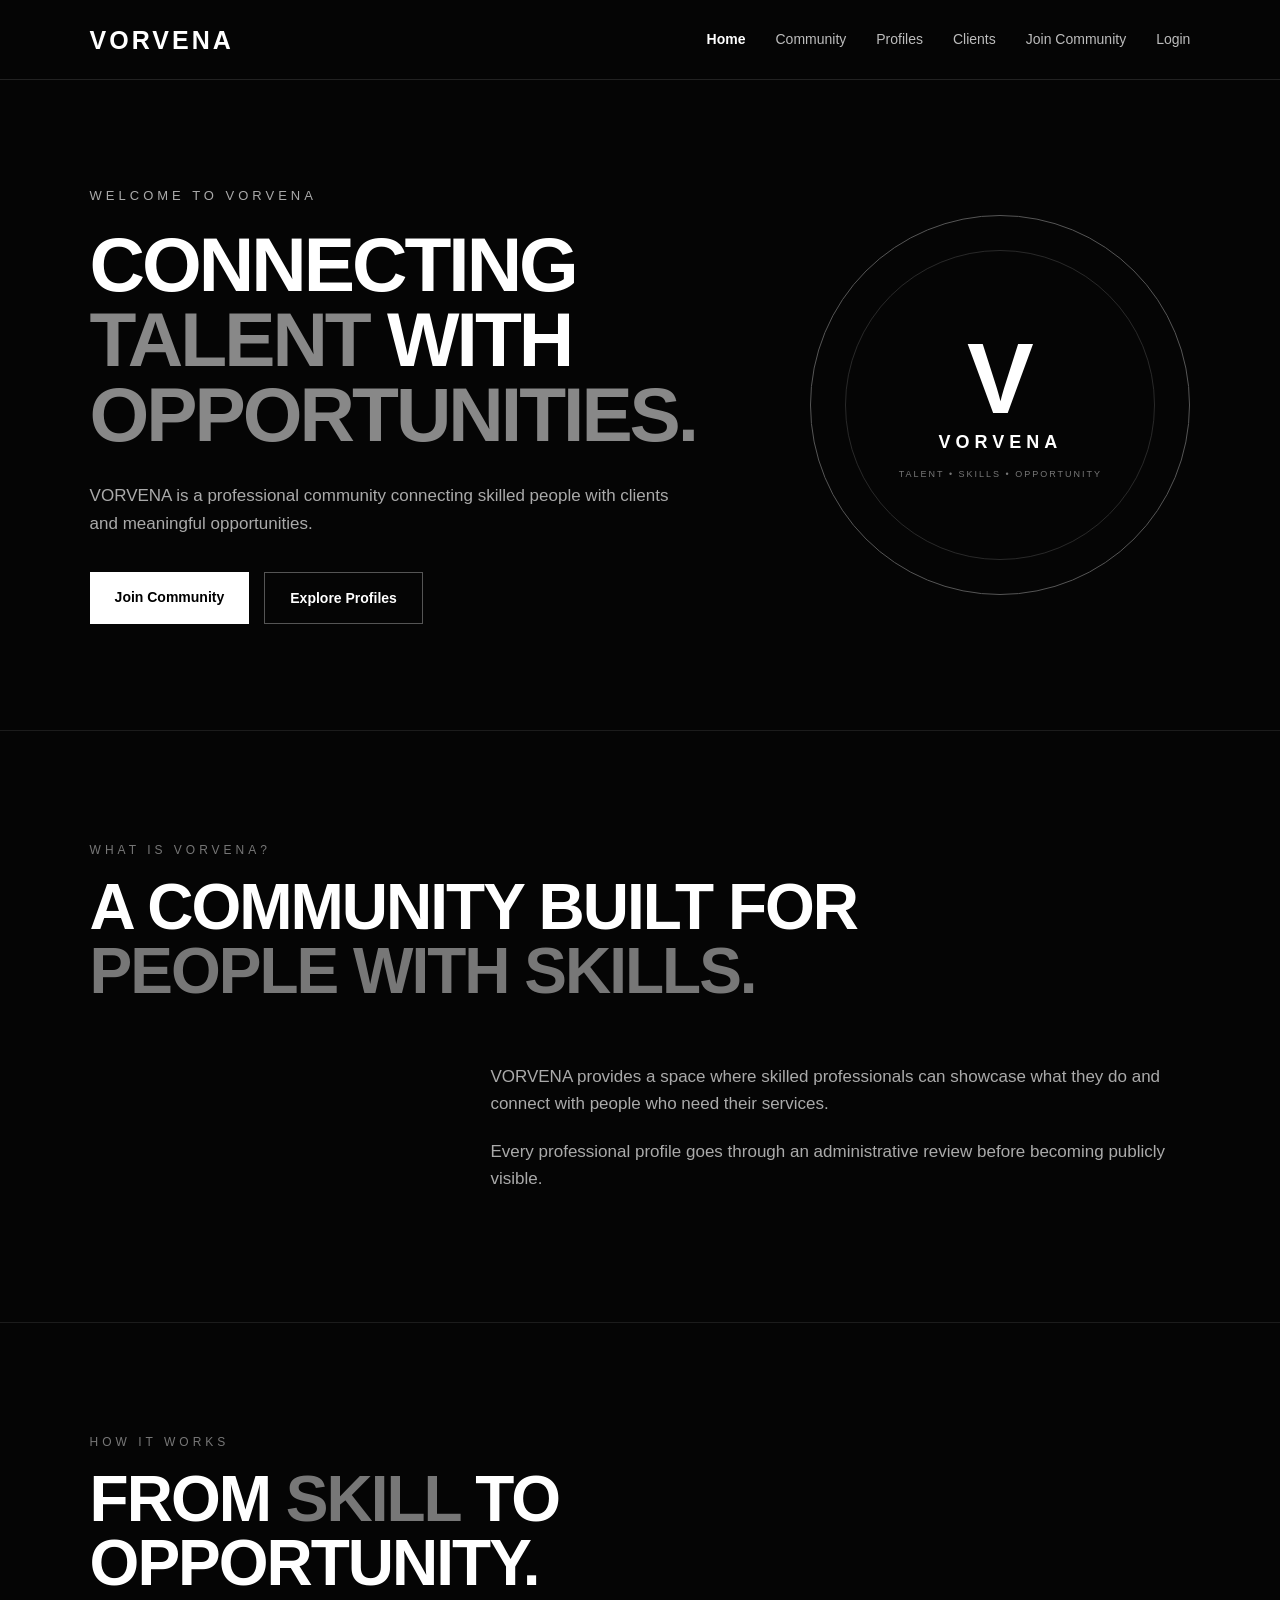
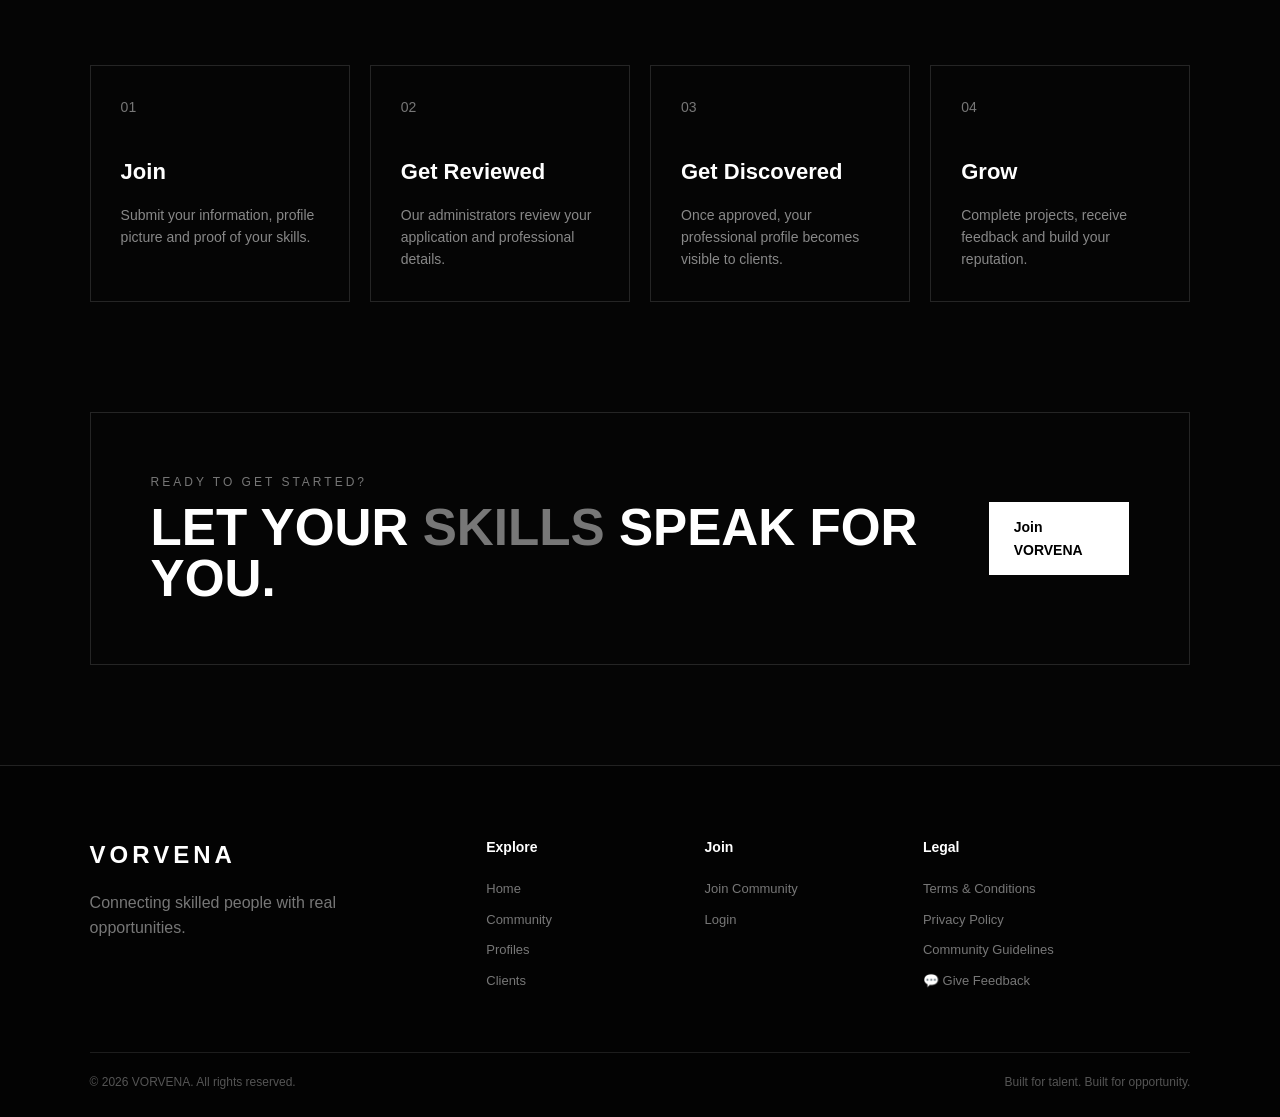
==== index.html @ 4238c317 "Set up homepage" ====
<!DOCTYPE html>
<html lang="en">
<head>
    <meta charset="UTF-8">
    <meta name="viewport" content="width=device-width, initial-scale=1.0">
    <title>VORVENA | Connecting Talent With Opportunities</title>
    <link rel="stylesheet" href="home.css">
</head>

<body>

    <!-- HEADER -->
    <header class="header">

        <a href="home.html" class="logo">VORVENA</a>

        <nav class="nav" id="desktopNav">
            <a href="home.html" class="active">Home</a>
            <a href="community.html">Community</a>
            <a href="profiles.html">Profiles</a>
            <a href="clients.html">Clients</a>
            <a href="join.html">Join Community</a>
            <a href="login.html">Login</a>
        </nav>

        <button class="menu-btn" id="menuBtn" aria-label="Open navigation">
            ☰
        </button>

    </header>


    <!-- MOBILE NAVIGATION -->
    <div class="mobile-nav" id="mobileNav">

        <a href="home.html" class="active">Home</a>
        <a href="community.html">Community</a>
        <a href="profiles.html">Profiles</a>
        <a href="clients.html">Clients</a>
        <a href="join.html">Join Community</a>
        <a href="login.html">Login</a>

    </div>


    <!-- HERO -->
    <main>

        <section class="hero">

            <div class="hero-content">

                <p class="welcome">WELCOME TO VORVENA</p>

                <h1>
                    CONNECTING
                    <span>TALENT</span>
                    WITH
                    <span>OPPORTUNITIES.</span>
                </h1>

                <p class="hero-description">
                    VORVENA is a professional community connecting
                    skilled people with clients and meaningful
                    opportunities.
                </p>

                <div class="hero-buttons">

                    <a href="join.html" class="btn primary-btn">
                        Join Community
                    </a>

                    <a href="profiles.html" class="btn secondary-btn">
                        Explore Profiles
                    </a>

                </div>

            </div>


            <!-- HERO VISUAL -->
            <div class="hero-visual">

                <div class="visual-circle">

                    <div class="circle-inner">

                        <h2>V</h2>

                        <p>VORVENA</p>

                        <span>
                            TALENT • SKILLS • OPPORTUNITY
                        </span>

                    </div>

                </div>

            </div>

        </section>


        <!-- INTRODUCTION -->
        <section class="intro-section">

            <div class="section-title">

                <p>WHAT IS VORVENA?</p>

                <h2>
                    A COMMUNITY BUILT FOR
                    <span>PEOPLE WITH SKILLS.</span>
                </h2>

            </div>

            <div class="intro-text">

                <p>
                    VORVENA provides a space where skilled
                    professionals can showcase what they do
                    and connect with people who need their
                    services.
                </p>

                <p>
                    Every professional profile goes through
                    an administrative review before becoming
                    publicly visible.
                </p>

            </div>

        </section>


        <!-- HOW IT WORKS -->
        <section class="how-section">

            <div class="section-title">

                <p>HOW IT WORKS</p>

                <h2>
                    FROM <span>SKILL</span> TO OPPORTUNITY.
                </h2>

            </div>


            <div class="steps">

                <div class="step">

                    <div class="step-number">01</div>

                    <h3>Join</h3>

                    <p>
                        Submit your information, profile
                        picture and proof of your skills.
                    </p>

                </div>


                <div class="step">

                    <div class="step-number">02</div>

                    <h3>Get Reviewed</h3>

                    <p>
                        Our administrators review your
                        application and professional details.
                    </p>

                </div>


                <div class="step">

                    <div class="step-number">03</div>

                    <h3>Get Discovered</h3>

                    <p>
                        Once approved, your professional
                        profile becomes visible to clients.
                    </p>

                </div>


                <div class="step">

                    <div class="step-number">04</div>

                    <h3>Grow</h3>

                    <p>
                        Complete projects, receive feedback
                        and build your reputation.
                    </p>

                </div>

            </div>

        </section>


        <!-- CTA -->
        <section class="cta-section">

            <div>

                <p>READY TO GET STARTED?</p>

                <h2>
                    LET YOUR <span>SKILLS</span>
                    SPEAK FOR YOU.
                </h2>

            </div>

            <a href="join.html" class="btn primary-btn">
                Join VORVENA
            </a>

        </section>

    </main>


    <!-- FOOTER -->
    <footer class="footer">

        <div class="footer-container">

            <div class="footer-brand">

                <h2>VORVENA</h2>

                <p>
                    Connecting skilled people with
                    real opportunities.
                </p>

            </div>


            <div class="footer-column">

                <h3>Explore</h3>

                <a href="home.html">Home</a>
                <a href="community.html">Community</a>
                <a href="profiles.html">Profiles</a>
                <a href="clients.html">Clients</a>

            </div>


            <div class="footer-column">

                <h3>Join</h3>

                <a href="join.html">Join Community</a>
                <a href="login.html">Login</a>

            </div>


            <div class="footer-column">

                <h3>Legal</h3>

                <a href="terms.html">
                    Terms & Conditions
                </a>

                <a href="privacy.html">
                    Privacy Policy
                </a>

                <a href="guidelines.html">
                    Community Guidelines
                </a>

                <a href="#" id="feedbackBtn">
                    💬 Give Feedback
                </a>

            </div>

        </div>


        <div class="footer-bottom">

            <p>
                © 2026 VORVENA. All rights reserved.
            </p>

            <p>
                Built for talent. Built for opportunity.
            </p>

        </div>

    </footer>


    <script src="home.js"></script>

</body>
</html>
---- home.css ----
* {
    margin: 0;
    padding: 0;
    box-sizing: border-box;
}

html {
    scroll-behavior: smooth;
}

body {
    font-family: Arial, Helvetica, sans-serif;
    background: #050505;
    color: #ffffff;
    line-height: 1.6;
}


/* ================= HEADER ================= */

.header {
    width: 100%;
    height: 80px;
    padding: 0 7%;
    display: flex;
    align-items: center;
    justify-content: space-between;
    border-bottom: 1px solid #222;
    background: #050505;
    position: relative;
    z-index: 1000;
}

.logo {
    color: #ffffff;
    text-decoration: none;
    font-size: 25px;
    font-weight: 800;
    letter-spacing: 3px;
}

.nav {
    display: flex;
    align-items: center;
    gap: 30px;
}

.nav a {
    color: #bdbdbd;
    text-decoration: none;
    font-size: 14px;
    transition: 0.3s;
}

.nav a:hover,
.nav a.active {
    color: #ffffff;
}

.nav a.active {
    font-weight: 700;
}


/* ================= MENU BUTTON ================= */

.menu-btn {
    display: none;
    border: none;
    background: transparent;
    color: #ffffff;
    font-size: 28px;
    cursor: pointer;
}

.mobile-nav {
    display: none;
}


/* ================= HERO ================= */

.hero {
    min-height: 650px;
    padding: 80px 7%;
    display: flex;
    align-items: center;
    justify-content: space-between;
    gap: 60px;
}

.hero-content {
    max-width: 650px;
}

.welcome {
    color: #aaa;
    font-size: 13px;
    letter-spacing: 4px;
    margin-bottom: 20px;
}

.hero h1 {
    font-size: clamp(45px, 6vw, 85px);
    line-height: 0.98;
    letter-spacing: -3px;
    font-weight: 900;
}

.hero h1 span {
    color: #888;
}

.hero-description {
    max-width: 580px;
    margin-top: 30px;
    color: #aaa;
    font-size: 17px;
}

.hero-buttons {
    display: flex;
    gap: 15px;
    margin-top: 35px;
}

.btn {
    display: inline-block;
    text-decoration: none;
    padding: 14px 25px;
    font-size: 14px;
    font-weight: 700;
    transition: 0.3s;
}

.primary-btn {
    background: #ffffff;
    color: #000000;
}

.primary-btn:hover {
    background: #cccccc;
}

.secondary-btn {
    border: 1px solid #555;
    color: #ffffff;
}

.secondary-btn:hover {
    border-color: #ffffff;
}


/* ================= HERO VISUAL ================= */

.hero-visual {
    display: flex;
    justify-content: center;
    align-items: center;
}

.visual-circle {
    width: 380px;
    height: 380px;
    border-radius: 50%;
    border: 1px solid #555;
    display: flex;
    justify-content: center;
    align-items: center;
}

.circle-inner {
    width: 310px;
    height: 310px;
    border-radius: 50%;
    border: 1px solid #292929;
    display: flex;
    flex-direction: column;
    justify-content: center;
    align-items: center;
    text-align: center;
}

.circle-inner h2 {
    font-size: 100px;
    line-height: 1;
    font-weight: 900;
}

.circle-inner p {
    letter-spacing: 5px;
    font-size: 18px;
    font-weight: 700;
}

.circle-inner span {
    color: #777;
    font-size: 9px;
    letter-spacing: 2px;
    margin-top: 10px;
}


/* ================= GENERAL SECTIONS ================= */

.intro-section,
.how-section {
    padding: 110px 7%;
    border-top: 1px solid #1c1c1c;
}

.section-title {
    max-width: 800px;
}

.section-title p {
    color: #777;
    font-size: 12px;
    letter-spacing: 4px;
    margin-bottom: 15px;
}

.section-title h2 {
    font-size: clamp(35px, 5vw, 65px);
    line-height: 1;
    letter-spacing: -2px;
}

.section-title h2 span {
    color: #777;
}

.intro-text {
    max-width: 700px;
    margin-left: auto;
    margin-top: 60px;
}

.intro-text p {
    color: #aaa;
    margin-bottom: 20px;
    font-size: 17px;
}


/* ================= STEPS ================= */

.steps {
    margin-top: 70px;
    display: grid;
    grid-template-columns: repeat(4, 1fr);
    gap: 20px;
}

.step {
    padding: 30px;
    border: 1px solid #252525;
    min-height: 230px;
}

.step-number {
    color: #777;
    font-size: 14px;
    margin-bottom: 35px;
}

.step h3 {
    font-size: 22px;
    margin-bottom: 15px;
}

.step p {
    color: #888;
    font-size: 14px;
}


/* ================= CTA ================= */

.cta-section {
    margin: 0 7% 100px;
    padding: 60px;
    border: 1px solid #252525;
    display: flex;
    justify-content: space-between;
    align-items: center;
    gap: 30px;
}

.cta-section p {
    color: #777;
    font-size: 12px;
    letter-spacing: 3px;
}

.cta-section h2 {
    font-size: clamp(30px, 4vw, 55px);
    line-height: 1;
    margin-top: 10px;
}

.cta-section h2 span {
    color: #777;
}


/* ================= FOOTER ================= */

.footer {
    border-top: 1px solid #222;
    padding: 70px 7% 25px;
    background: #030303;
}

.footer-container {
    display: grid;
    grid-template-columns: 2fr 1fr 1fr 1.5fr;
    gap: 40px;
}

.footer-brand h2 {
    letter-spacing: 4px;
}

.footer-brand p {
    color: #777;
    max-width: 250px;
    margin-top: 15px;
}

.footer-column {
    display: flex;
    flex-direction: column;
    gap: 10px;
}

.footer-column h3 {
    font-size: 14px;
    margin-bottom: 10px;
}

.footer-column a {
    color: #777;
    text-decoration: none;
    font-size: 13px;
    transition: 0.3s;
}

.footer-column a:hover {
    color: #ffffff;
}

.footer-bottom {
    border-top: 1px solid #1d1d1d;
    margin-top: 60px;
    padding-top: 20px;
    display: flex;
    justify-content: space-between;
    gap: 20px;
}

.footer-bottom p {
    color: #555;
    font-size: 12px;
}


/* ================= TABLET ================= */

@media (max-width: 768px) {

    .header {
        height: 70px;
        padding: 0 5%;
    }

    .nav {
        display: none;
    }

    .menu-btn {
        display: block;
    }

    .mobile-nav {
        position: absolute;
        top: 70px;
        left: 0;
        width: 100%;
        background: #050505;
        border-bottom: 1px solid #222;
        display: none;
        flex-direction: column;
        z-index: 999;
    }

    .mobile-nav.show {
        display: flex;
    }

    .mobile-nav a {
        padding: 17px 5%;
        color: #aaa;
        text-decoration: none;
        border-bottom: 1px solid #1c1c1c;
    }

    .mobile-nav a.active {
        color: #ffffff;
    }

    .hero {
        padding: 70px 5%;
        flex-direction: column;
        align-items: flex-start;
    }

    .hero-visual {
        width: 100%;
        margin-top: 30px;
    }

    .visual-circle {
        width: 320px;
        height: 320px;
    }

    .circle-inner {
        width: 260px;
        height: 260px;
    }

    .steps {
        grid-template-columns: repeat(2, 1fr);
    }

    .cta-section {
        margin: 0 5% 70px;
        padding: 40px;
        flex-direction: column;
        align-items: flex-start;
    }

    .footer {
        padding: 60px 5% 25px;
    }

    .footer-container {
        grid-template-columns: repeat(2, 1fr);
    }

    .footer-bottom {
        flex-direction: column;
    }
}


/* ================= MOBILE ================= */

@media (max-width: 425px) {

    .logo {
        font-size: 21px;
    }

    .hero {
        padding-top: 55px;
    }

    .hero h1 {
        font-size: 43px;
        letter-spacing: -2px;
    }

    .hero-description {
        font-size: 15px;
    }

    .hero-buttons {
        flex-direction: column;
        align-items: stretch;
    }

    .btn {
        text-align: center;
    }

    .visual-circle {
        width: 270px;
        height: 270px;
    }

    .circle-inner {
        width: 220px;
        height: 220px;
    }

    .circle-inner h2 {
        font-size: 70px;
    }

    .circle-inner p {
        font-size: 15px;
    }

    .intro-section,
    .how-section {
        padding: 75px 5%;
    }

    .section-title h2 {
        font-size: 38px;
    }

    .intro-text {
        margin-top: 35px;
    }

    .steps {
        grid-template-columns: 1fr;
        margin-top: 40px;
    }

    .cta-section {
        padding: 30px;
    }

    .footer-container {
        grid-template-columns: 1fr;
    }
}


/* ================= SMALL MOBILE ================= */

@media (max-width: 375px) {

    .hero h1 {
        font-size: 38px;
    }

    .visual-circle {
        width: 240px;
        height: 240px;
    }

    .circle-inner {
        width: 195px;
        height: 195px;
    }

    .circle-inner h2 {
        font-size: 60px;
    }

    .section-title h2 {
        font-size: 34px;
    }

}
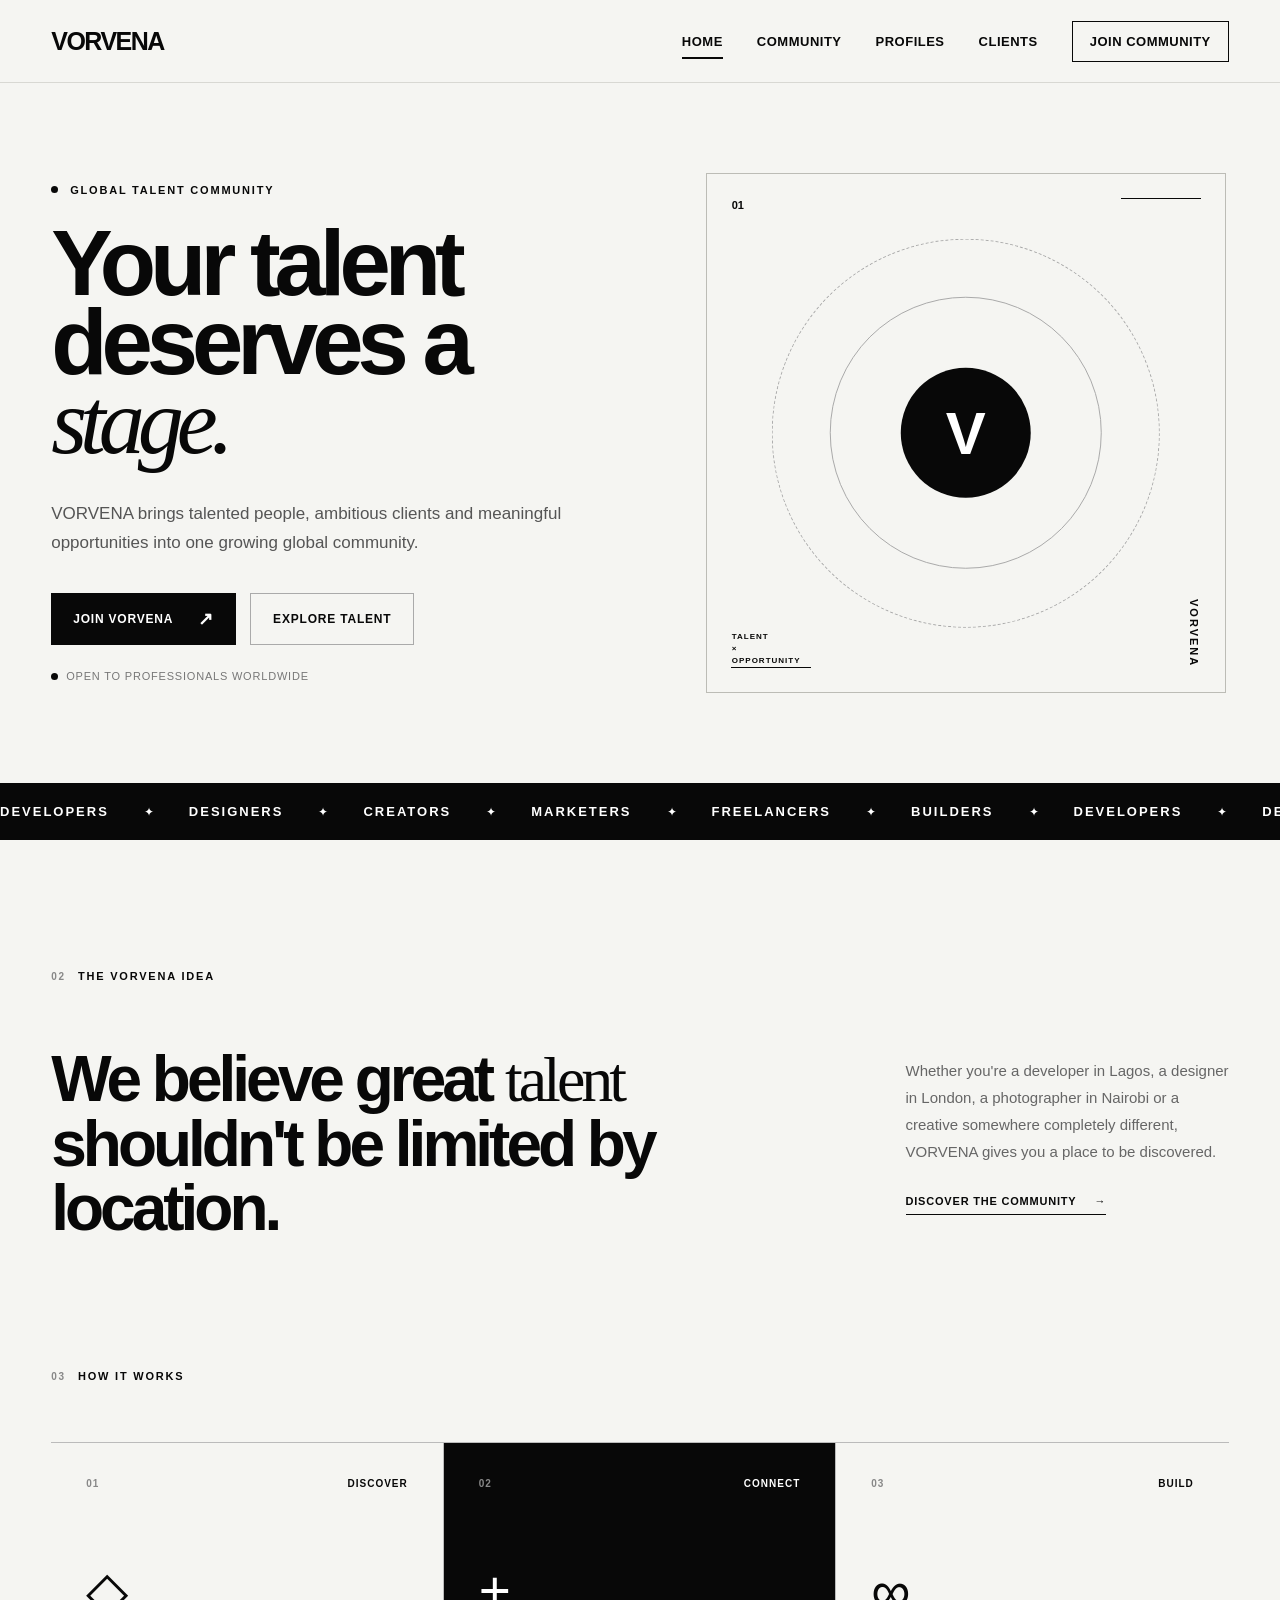
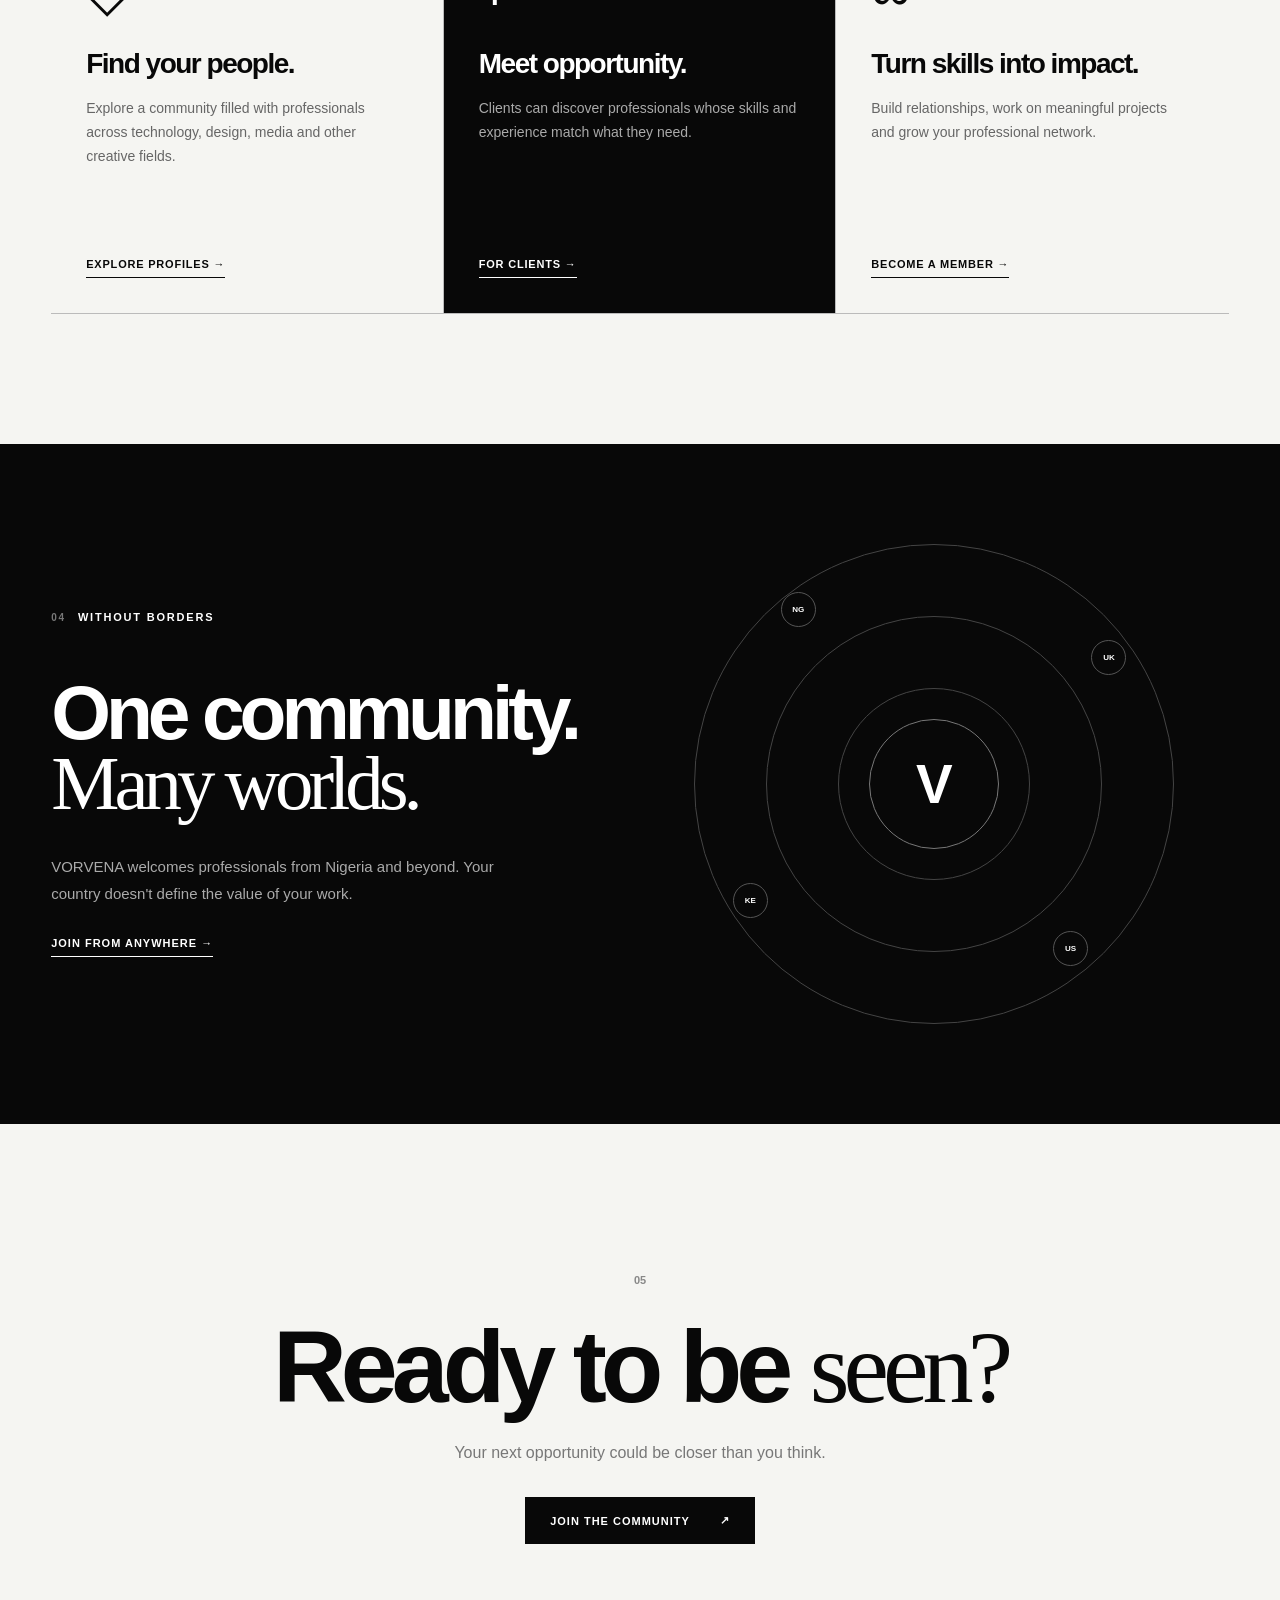
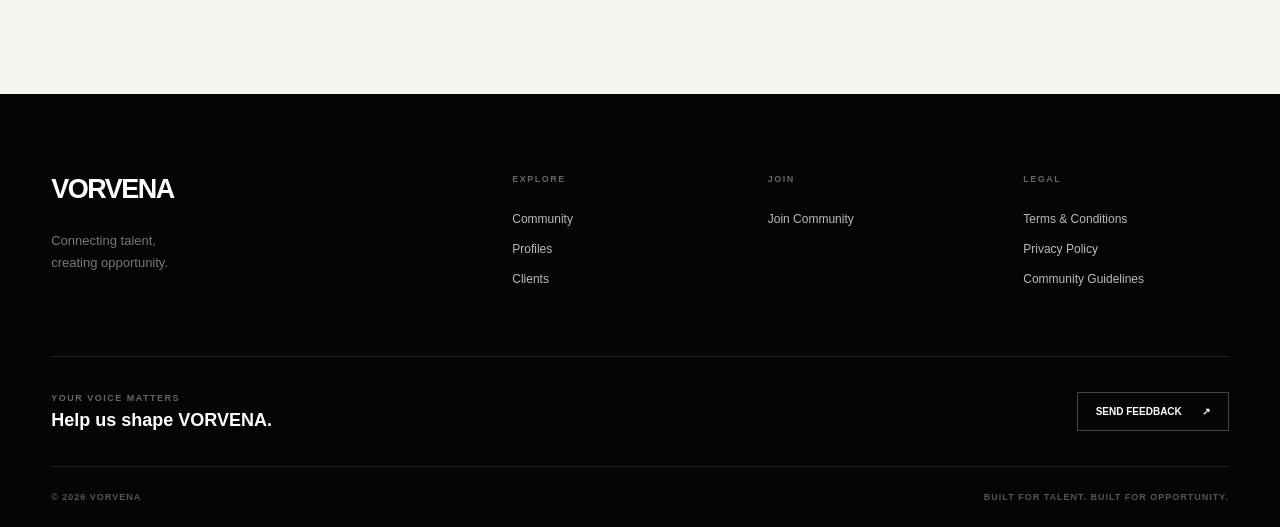
==== commit a9712c35: "updated VORVENA pages and styling" ====
--- a/index.html
+++ b/index.html
@@ -3,98 +3,141 @@
 <head>
     <meta charset="UTF-8">
     <meta name="viewport" content="width=device-width, initial-scale=1.0">
-    <title>VORVENA | Connecting Talent With Opportunities</title>
-    <link rel="stylesheet" href="home.css">
+
+    <meta name="description"
+        content="VORVENA is a global talent community connecting skilled professionals with clients, businesses and opportunities.">
+
+    <title>VORVENA | Talent Without Borders</title>
+
+    <link rel="stylesheet" href="index.css">
 </head>
 
 <body>
 
-    <!-- HEADER -->
-    <header class="header">
-
-        <a href="home.html" class="logo">VORVENA</a>
-
-        <nav class="nav" id="desktopNav">
-            <a href="home.html" class="active">Home</a>
-            <a href="community.html">Community</a>
-            <a href="profiles.html">Profiles</a>
-            <a href="clients.html">Clients</a>
-            <a href="join.html">Join Community</a>
-            <a href="login.html">Login</a>
-        </nav>
-
-        <button class="menu-btn" id="menuBtn" aria-label="Open navigation">
-            ☰
-        </button>
+    <!-- ================= NAVBAR ================= -->
+    <header class="navbar">
+
+        <div class="nav-wrapper">
+
+            <a href="index.html" class="logo">
+                VORVENA
+            </a>
+
+            <nav class="nav-links" id="navLinks">
+
+                <a href="index.html" class="nav-link">
+                    Home
+                </a>
+
+                <a href="community.html" class="nav-link">
+                    Community
+                </a>
+
+                <a href="profiles.html" class="nav-link">
+                    Profiles
+                </a>
+
+                <a href="clients.html" class="nav-link">
+                    Clients
+                </a>
+
+                <a href="join.html" class="nav-link join-link">
+                    Join Community
+                </a>
+
+               
+
+            </nav>
+
+            <button class="menu-btn" id="menuBtn" aria-label="Open menu">
+                <span></span>
+                <span></span>
+                <span></span>
+            </button>
+
+        </div>
 
     </header>
 
 
-    <!-- MOBILE NAVIGATION -->
-    <div class="mobile-nav" id="mobileNav">
-
-        <a href="home.html" class="active">Home</a>
-        <a href="community.html">Community</a>
-        <a href="profiles.html">Profiles</a>
-        <a href="clients.html">Clients</a>
-        <a href="join.html">Join Community</a>
-        <a href="login.html">Login</a>
-
-    </div>
-
-
-    <!-- HERO -->
+    <!-- ================= MAIN ================= -->
     <main>
 
+        <!-- HERO -->
         <section class="hero">
 
-            <div class="hero-content">
-
-                <p class="welcome">WELCOME TO VORVENA</p>
+            <div class="hero-left">
+
+                <div class="eyebrow">
+                    <span></span>
+                    GLOBAL TALENT COMMUNITY
+                </div>
 
                 <h1>
-                    CONNECTING
-                    <span>TALENT</span>
-                    WITH
-                    <span>OPPORTUNITIES.</span>
+                    Your talent
+                    <br>
+                    deserves a
+                    <em>stage.</em>
                 </h1>
 
                 <p class="hero-description">
-                    VORVENA is a professional community connecting
-                    skilled people with clients and meaningful
-                    opportunities.
+                    VORVENA brings talented people, ambitious clients
+                    and meaningful opportunities into one growing
+                    global community.
                 </p>
 
-                <div class="hero-buttons">
-
-                    <a href="join.html" class="btn primary-btn">
-                        Join Community
+                <div class="hero-actions">
+
+                    <a href="join.html" class="primary-btn">
+                        Join VORVENA
+                        <span>↗</span>
                     </a>
 
-                    <a href="profiles.html" class="btn secondary-btn">
-                        Explore Profiles
+                    <a href="profiles.html" class="secondary-btn">
+                        Explore Talent
                     </a>
 
                 </div>
 
+                <div class="hero-note">
+                    <span class="status-dot"></span>
+                    Open to professionals worldwide
+                </div>
+
             </div>
 
 
             <!-- HERO VISUAL -->
-            <div class="hero-visual">
-
-                <div class="visual-circle">
-
-                    <div class="circle-inner">
-
-                        <h2>V</h2>
-
-                        <p>VORVENA</p>
-
-                        <span>
-                            TALENT • SKILLS • OPPORTUNITY
-                        </span>
-
+            <div class="hero-right">
+
+                <div class="visual-frame">
+
+                    <div class="frame-line line-top"></div>
+                    <div class="frame-line line-bottom"></div>
+
+                    <div class="visual-number">
+                        01
+                    </div>
+
+                    <div class="visual-center">
+
+                        <div class="circle circle-one"></div>
+                        <div class="circle circle-two"></div>
+
+                        <div class="v-mark">
+                            V
+                        </div>
+
+                    </div>
+
+                    <div class="visual-word">
+                        VORVENA
+                    </div>
+
+                    <div class="visual-corner">
+                        TALENT<br>
+                        ×<br>
+                        OPPORTUNITY
                     </div>
 
                 </div>
@@ -104,161 +147,287 @@
         </section>
 
 
-        <!-- INTRODUCTION -->
-        <section class="intro-section">
-
-            <div class="section-title">
-
-                <p>WHAT IS VORVENA?</p>
+        <!-- ================= MARQUEE ================= -->
+        <section class="marquee">
+
+            <div class="marquee-track">
+
+                <span>DEVELOPERS</span>
+                <i>✦</i>
+
+                <span>DESIGNERS</span>
+                <i>✦</i>
+
+                <span>CREATORS</span>
+                <i>✦</i>
+
+                <span>MARKETERS</span>
+                <i>✦</i>
+
+                <span>FREELANCERS</span>
+                <i>✦</i>
+
+                <span>BUILDERS</span>
+                <i>✦</i>
+
+                <span>DEVELOPERS</span>
+                <i>✦</i>
+
+                <span>DESIGNERS</span>
+                <i>✦</i>
+
+            </div>
+
+        </section>
+
+
+        <!-- ================= INTRO ================= -->
+        <section class="intro">
+
+            <div class="section-tag">
+                <span>02</span>
+                THE VORVENA IDEA
+            </div>
+
+            <div class="intro-content">
 
                 <h2>
-                    A COMMUNITY BUILT FOR
-                    <span>PEOPLE WITH SKILLS.</span>
+                    We believe great
+                    <span>talent</span>
+                    shouldn't be limited by location.
                 </h2>
 
-            </div>
-
-            <div class="intro-text">
+                <div class="intro-side">
+
+                    <p>
+                        Whether you're a developer in Lagos, a designer
+                        in London, a photographer in Nairobi or a creative
+                        somewhere completely different, VORVENA gives
+                        you a place to be discovered.
+                    </p>
+
+                    <a href="community.html" class="arrow-link">
+                        Discover the community
+                        <span>→</span>
+                    </a>
+
+                </div>
+
+            </div>
+
+        </section>
+
+
+        <!-- ================= FEATURES ================= -->
+        <section class="features">
+
+            <div class="section-tag">
+                <span>03</span>
+                HOW IT WORKS
+            </div>
+
+            <div class="feature-grid">
+
+                <article class="feature-card">
+
+                    <div class="feature-top">
+                        <span>01</span>
+                        <span>DISCOVER</span>
+                    </div>
+
+                    <div class="feature-icon">
+                        ◇
+                    </div>
+
+                    <h3>
+                        Find your people.
+                    </h3>
+
+                    <p>
+                        Explore a community filled with professionals
+                        across technology, design, media and other
+                        creative fields.
+                    </p>
+
+                    <a href="profiles.html">
+                        Explore profiles →
+                    </a>
+
+                </article>
+
+
+                <article class="feature-card featured-card">
+
+                    <div class="feature-top">
+                        <span>02</span>
+                        <span>CONNECT</span>
+                    </div>
+
+                    <div class="feature-icon">
+                        +
+                    </div>
+
+                    <h3>
+                        Meet opportunity.
+                    </h3>
+
+                    <p>
+                        Clients can discover professionals whose
+                        skills and experience match what they need.
+                    </p>
+
+                    <a href="clients.html">
+                        For clients →
+                    </a>
+
+                </article>
+
+
+                <article class="feature-card">
+
+                    <div class="feature-top">
+                        <span>03</span>
+                        <span>BUILD</span>
+                    </div>
+
+                    <div class="feature-icon">
+                        ∞
+                    </div>
+
+                    <h3>
+                        Turn skills into impact.
+                    </h3>
+
+                    <p>
+                        Build relationships, work on meaningful
+                        projects and grow your professional network.
+                    </p>
+
+                    <a href="join.html">
+                        Become a member →
+                    </a>
+
+                </article>
+
+            </div>
+
+        </section>
+
+
+        <!-- ================= GLOBAL SECTION ================= -->
+        <section class="global">
+
+            <div class="global-left">
+
+                <div class="section-tag light-tag">
+                    <span>04</span>
+                    WITHOUT BORDERS
+                </div>
+
+                <h2>
+                    One community.
+                    <br>
+                    <span>Many worlds.</span>
+                </h2>
 
                 <p>
-                    VORVENA provides a space where skilled
-                    professionals can showcase what they do
-                    and connect with people who need their
-                    services.
+                    VORVENA welcomes professionals from Nigeria
+                    and beyond. Your country doesn't define the
+                    value of your work.
                 </p>
 
+                <a href="join.html" class="light-link">
+                    Join from anywhere →
+                </a>
+
+            </div>
+
+
+            <div class="global-right">
+
+                <div class="world-orbit">
+
+                    <div class="orbit-ring ring-one"></div>
+                    <div class="orbit-ring ring-two"></div>
+                    <div class="orbit-ring ring-three"></div>
+
+                    <div class="world-v">
+                        V
+                    </div>
+
+                    <span class="location location-one">
+                        NG
+                    </span>
+
+                    <span class="location location-two">
+                        UK
+                    </span>
+
+                    <span class="location location-three">
+                        US
+                    </span>
+
+                    <span class="location location-four">
+                        KE
+                    </span>
+
+                </div>
+
+            </div>
+
+        </section>
+
+
+        <!-- ================= CTA ================= -->
+        <section class="final-cta">
+
+            <div class="cta-number">
+                05
+            </div>
+
+            <h2>
+                Ready to be
+                <span>seen?</span>
+            </h2>
+
+            <p>
+                Your next opportunity could be closer than you think.
+            </p>
+
+            <a href="join.html" class="cta-btn">
+                Join the community
+                <span>↗</span>
+            </a>
+
+        </section>
+
+    </main>
+
+
+    <!-- ================= FOOTER ================= -->
+    <footer class="footer">
+
+        <div class="footer-top">
+
+            <div class="footer-brand">
+
+                <a href="index.html" class="footer-logo">
+                    VORVENA
+                </a>
+
                 <p>
-                    Every professional profile goes through
-                    an administrative review before becoming
-                    publicly visible.
+                    Connecting talent,
+                    <br>
+                    creating opportunity.
                 </p>
 
             </div>
 
-        </section>
-
-
-        <!-- HOW IT WORKS -->
-        <section class="how-section">
-
-            <div class="section-title">
-
-                <p>HOW IT WORKS</p>
-
-                <h2>
-                    FROM <span>SKILL</span> TO OPPORTUNITY.
-                </h2>
-
-            </div>
-
-
-            <div class="steps">
-
-                <div class="step">
-
-                    <div class="step-number">01</div>
-
-                    <h3>Join</h3>
-
-                    <p>
-                        Submit your information, profile
-                        picture and proof of your skills.
-                    </p>
-
-                </div>
-
-
-                <div class="step">
-
-                    <div class="step-number">02</div>
-
-                    <h3>Get Reviewed</h3>
-
-                    <p>
-                        Our administrators review your
-                        application and professional details.
-                    </p>
-
-                </div>
-
-
-                <div class="step">
-
-                    <div class="step-number">03</div>
-
-                    <h3>Get Discovered</h3>
-
-                    <p>
-                        Once approved, your professional
-                        profile becomes visible to clients.
-                    </p>
-
-                </div>
-
-
-                <div class="step">
-
-                    <div class="step-number">04</div>
-
-                    <h3>Grow</h3>
-
-                    <p>
-                        Complete projects, receive feedback
-                        and build your reputation.
-                    </p>
-
-                </div>
-
-            </div>
-
-        </section>
-
-
-        <!-- CTA -->
-        <section class="cta-section">
-
-            <div>
-
-                <p>READY TO GET STARTED?</p>
-
-                <h2>
-                    LET YOUR <span>SKILLS</span>
-                    SPEAK FOR YOU.
-                </h2>
-
-            </div>
-
-            <a href="join.html" class="btn primary-btn">
-                Join VORVENA
-            </a>
-
-        </section>
-
-    </main>
-
-
-    <!-- FOOTER -->
-    <footer class="footer">
-
-        <div class="footer-container">
-
-            <div class="footer-brand">
-
-                <h2>VORVENA</h2>
-
-                <p>
-                    Connecting skilled people with
-                    real opportunities.
-                </p>
-
-            </div>
-
 
             <div class="footer-column">
 
-                <h3>Explore</h3>
-
-                <a href="home.html">Home</a>
+                <h4>EXPLORE</h4>
+
                 <a href="community.html">Community</a>
                 <a href="profiles.html">Profiles</a>
                 <a href="clients.html">Clients</a>
@@ -268,55 +437,65 @@
 
             <div class="footer-column">
 
-                <h3>Join</h3>
+                <h4>JOIN</h4>
 
                 <a href="join.html">Join Community</a>
-                <a href="login.html">Login</a>
+               
 
             </div>
 
 
             <div class="footer-column">
 
-                <h3>Legal</h3>
-
-                <a href="terms.html">
-                    Terms & Conditions
-                </a>
-
-                <a href="privacy.html">
-                    Privacy Policy
-                </a>
-
-                <a href="guidelines.html">
-                    Community Guidelines
-                </a>
-
-                <a href="#" id="feedbackBtn">
-                    💬 Give Feedback
-                </a>
+                <h4>LEGAL</h4>
+
+                <a href="terms.html">Terms & Conditions</a>
+                <a href="privacy.html">Privacy Policy</a>
+                <a href="guidelines.html">Community Guidelines</a>
 
             </div>
 
         </div>
 
 
+        <!-- FEEDBACK -->
+        <div class="feedback">
+
+            <div class="feedback-text">
+
+                <span>YOUR VOICE MATTERS</span>
+
+                <h3>
+                    Help us shape VORVENA.
+                </h3>
+
+            </div>
+
+            <a href="feedback.html" class="feedback-btn">
+                Send Feedback
+                <span>↗</span>
+            </a>
+
+        </div>
+
+
         <div class="footer-bottom">
 
-            <p>
-                © 2026 VORVENA. All rights reserved.
-            </p>
-
-            <p>
-                Built for talent. Built for opportunity.
-            </p>
+            <span>
+                © 2026 VORVENA
+            </span>
+
+            <span>
+                BUILT FOR TALENT. BUILT FOR OPPORTUNITY.
+            </span>
 
         </div>
 
     </footer>
 
 
-    <script src="home.js"></script>
+    <script src="index.js"></script>
 
 </body>
-</html>+</html>
+
--- a/index.css
+++ b/index.css
@@ -0,0 +1,1231 @@
+* {
+    margin: 0;
+    padding: 0;
+    box-sizing: border-box;
+}
+
+:root {
+    --black: #080808;
+    --white: #ffffff;
+    --off-white: #f5f5f2;
+    --gray: #8c8c8c;
+    --light-gray: #deded8;
+    --border: #252525;
+}
+
+html {
+    scroll-behavior: smooth;
+}
+
+body {
+    background: var(--off-white);
+    color: var(--black);
+    font-family: Arial, Helvetica, sans-serif;
+    overflow-x: hidden;
+}
+
+a {
+    color: inherit;
+    text-decoration: none;
+}
+
+
+/* =====================================================
+   NAVBAR
+   ===================================================== */
+
+.navbar {
+    width: 100%;
+    background: var(--off-white);
+    border-bottom: 1px solid #d8d8d3;
+    position: relative;
+    z-index: 1000;
+}
+
+.nav-wrapper {
+    width: min(1400px, 92%);
+    min-height: 82px;
+    margin: auto;
+
+    display: flex;
+    align-items: center;
+    justify-content: space-between;
+}
+
+.logo {
+    font-size: 25px;
+    font-weight: 900;
+    letter-spacing: -1.5px;
+}
+
+.nav-links {
+    display: flex;
+    align-items: center;
+    gap: 34px;
+}
+
+.nav-link {
+    position: relative;
+
+    font-size: 13px;
+    font-weight: 700;
+    text-transform: uppercase;
+    letter-spacing: .5px;
+
+    padding: 10px 0;
+
+    transition: .25s ease;
+}
+
+.nav-link::after {
+    content: "";
+
+    position: absolute;
+    left: 0;
+    bottom: 0;
+
+    width: 0;
+    height: 2px;
+
+    background: var(--black);
+
+    transition: width .25s ease;
+}
+
+.nav-link:hover::after,
+.nav-link.active::after {
+    width: 100%;
+}
+
+.nav-link.active {
+    font-weight: 900;
+}
+
+.join-link {
+    border: 1px solid var(--black);
+    padding: 12px 17px;
+}
+
+.join-link::after {
+    display: none;
+}
+
+.join-link:hover {
+    background: var(--black);
+    color: var(--white);
+}
+
+.menu-btn {
+    display: none;
+
+    border: 0;
+    background: transparent;
+
+    width: 42px;
+    height: 42px;
+
+    cursor: pointer;
+
+    flex-direction: column;
+    justify-content: center;
+    gap: 5px;
+}
+
+.menu-btn span {
+    width: 24px;
+    height: 2px;
+    background: var(--black);
+
+    transition: .3s ease;
+}
+
+
+/* =====================================================
+   HERO
+   ===================================================== */
+
+.hero {
+    width: min(1400px, 92%);
+    min-height: 690px;
+
+    margin: auto;
+
+    display: grid;
+    grid-template-columns: 1.05fr .95fr;
+
+    align-items: center;
+    gap: 70px;
+
+    padding: 90px 0;
+}
+
+.hero-left {
+    max-width: 720px;
+}
+
+.eyebrow,
+.section-tag {
+    display: flex;
+    align-items: center;
+    gap: 12px;
+
+    font-size: 11px;
+    font-weight: 800;
+    letter-spacing: 1.8px;
+}
+
+.eyebrow span {
+    width: 7px;
+    height: 7px;
+    border-radius: 50%;
+    background: var(--black);
+}
+
+.hero h1 {
+    margin-top: 28px;
+
+    font-size: clamp(65px, 7.2vw, 115px);
+    line-height: .86;
+    letter-spacing: -6px;
+    font-weight: 900;
+}
+
+.hero h1 em {
+    font-family: Georgia, serif;
+    font-weight: 400;
+    letter-spacing: -7px;
+}
+
+.hero-description {
+    max-width: 520px;
+
+    margin-top: 38px;
+
+    font-size: 17px;
+    line-height: 1.7;
+    color: #555;
+}
+
+.hero-actions {
+    display: flex;
+    align-items: center;
+    gap: 14px;
+
+    margin-top: 35px;
+}
+
+.primary-btn,
+.secondary-btn {
+    min-height: 52px;
+
+    display: inline-flex;
+    align-items: center;
+    justify-content: center;
+    gap: 25px;
+
+    padding: 0 22px;
+
+    font-size: 12px;
+    font-weight: 800;
+    text-transform: uppercase;
+    letter-spacing: .8px;
+
+    transition: .3s ease;
+}
+
+.primary-btn {
+    background: var(--black);
+    color: var(--white);
+}
+
+.primary-btn:hover {
+    transform: translateY(-3px);
+}
+
+.primary-btn span {
+    font-size: 18px;
+}
+
+.secondary-btn {
+    border: 1px solid #aaa;
+}
+
+.secondary-btn:hover {
+    background: var(--black);
+    color: var(--white);
+    border-color: var(--black);
+}
+
+.hero-note {
+    display: flex;
+    align-items: center;
+    gap: 8px;
+
+    margin-top: 25px;
+
+    color: #777;
+    font-size: 11px;
+    text-transform: uppercase;
+    letter-spacing: .8px;
+}
+
+.status-dot {
+    width: 7px;
+    height: 7px;
+    border-radius: 50%;
+    background: var(--black);
+}
+
+
+/* =====================================================
+   HERO VISUAL
+   ===================================================== */
+
+.hero-right {
+    display: flex;
+    justify-content: center;
+}
+
+.visual-frame {
+    width: min(520px, 100%);
+    aspect-ratio: 1 / 1;
+
+    position: relative;
+
+    border: 1px solid #bcbcb6;
+
+    overflow: hidden;
+}
+
+.frame-line {
+    position: absolute;
+
+    width: 80px;
+    height: 1px;
+
+    background: var(--black);
+}
+
+.line-top {
+    top: 24px;
+    right: 24px;
+}
+
+.line-bottom {
+    bottom: 24px;
+    left: 24px;
+}
+
+.visual-number {
+    position: absolute;
+
+    top: 25px;
+    left: 25px;
+
+    font-size: 11px;
+    font-weight: 800;
+}
+
+.visual-center {
+    width: 75%;
+    aspect-ratio: 1;
+
+    position: absolute;
+    left: 50%;
+    top: 50%;
+
+    transform: translate(-50%, -50%);
+
+    display: flex;
+    align-items: center;
+    justify-content: center;
+}
+
+.circle {
+    position: absolute;
+
+    border: 1px solid #aaa;
+    border-radius: 50%;
+}
+
+.circle-one {
+    width: 70%;
+    height: 70%;
+}
+
+.circle-two {
+    width: 100%;
+    height: 100%;
+    border-style: dashed;
+}
+
+.v-mark {
+    width: 130px;
+    height: 130px;
+
+    display: flex;
+    align-items: center;
+    justify-content: center;
+
+    background: var(--black);
+    color: var(--white);
+
+    border-radius: 50%;
+
+    font-size: 60px;
+    font-weight: 900;
+}
+
+.visual-word {
+    position: absolute;
+
+    right: 25px;
+    bottom: 25px;
+
+    font-size: 11px;
+    font-weight: 900;
+    letter-spacing: 2px;
+
+    writing-mode: vertical-rl;
+}
+
+.visual-corner {
+    position: absolute;
+
+    left: 25px;
+    bottom: 25px;
+
+    font-size: 8px;
+    font-weight: 800;
+    line-height: 1.5;
+    letter-spacing: 1px;
+}
+
+
+/* =====================================================
+   MARQUEE
+   ===================================================== */
+
+.marquee {
+    width: 100%;
+
+    overflow: hidden;
+
+    border-top: 1px solid var(--black);
+    border-bottom: 1px solid var(--black);
+
+    padding: 20px 0;
+
+    background: var(--black);
+    color: var(--white);
+}
+
+.marquee-track {
+    width: max-content;
+
+    display: flex;
+    align-items: center;
+    gap: 35px;
+
+    animation: marquee 25s linear infinite;
+}
+
+.marquee span {
+    font-size: 13px;
+    font-weight: 800;
+    letter-spacing: 2px;
+}
+
+.marquee i {
+    font-style: normal;
+    font-size: 12px;
+}
+
+@keyframes marquee {
+
+    from {
+        transform: translateX(0);
+    }
+
+    to {
+        transform: translateX(-50%);
+    }
+}
+
+
+/* =====================================================
+   INTRO
+   ===================================================== */
+
+.intro {
+    width: min(1400px, 92%);
+    margin: auto;
+
+    padding: 130px 0;
+}
+
+.section-tag span {
+    font-size: 10px;
+    color: #888;
+}
+
+.intro-content {
+    margin-top: 65px;
+
+    display: grid;
+    grid-template-columns: 1.4fr .6fr;
+    gap: 100px;
+}
+
+.intro h2 {
+    max-width: 850px;
+
+    font-size: clamp(45px, 5vw, 78px);
+    line-height: 1;
+    letter-spacing: -4px;
+}
+
+.intro h2 span {
+    font-family: Georgia, serif;
+    font-weight: 400;
+}
+
+.intro-side {
+    padding-top: 10px;
+}
+
+.intro-side p {
+    font-size: 15px;
+    line-height: 1.8;
+    color: #666;
+}
+
+.arrow-link,
+.feature-card a,
+.text-link {
+    display: inline-flex;
+    align-items: center;
+    gap: 18px;
+
+    margin-top: 30px;
+
+    font-size: 11px;
+    font-weight: 800;
+    text-transform: uppercase;
+    letter-spacing: .8px;
+
+    border-bottom: 1px solid var(--black);
+    padding-bottom: 7px;
+}
+
+
+/* =====================================================
+   FEATURES
+   ===================================================== */
+
+.features {
+    width: min(1400px, 92%);
+    margin: auto;
+
+    padding-bottom: 130px;
+}
+
+.feature-grid {
+    margin-top: 60px;
+
+    display: grid;
+    grid-template-columns: repeat(3, 1fr);
+
+    border-top: 1px solid #bbb;
+    border-bottom: 1px solid #bbb;
+}
+
+.feature-card {
+    min-height: 470px;
+
+    padding: 35px;
+
+    border-right: 1px solid #bbb;
+
+    display: flex;
+    flex-direction: column;
+}
+
+.feature-card:last-child {
+    border-right: 0;
+}
+
+.feature-top {
+    display: flex;
+    justify-content: space-between;
+
+    font-size: 10px;
+    font-weight: 800;
+    letter-spacing: 1px;
+}
+
+.feature-top span:first-child {
+    color: #888;
+}
+
+.feature-icon {
+    margin-top: 70px;
+
+    font-size: 55px;
+    font-weight: 200;
+}
+
+.feature-card h3 {
+    margin-top: 25px;
+
+    font-size: 28px;
+    letter-spacing: -1.5px;
+}
+
+.feature-card p {
+    margin-top: 17px;
+
+    color: #666;
+    font-size: 14px;
+    line-height: 1.7;
+}
+
+.feature-card a {
+    margin-top: auto;
+    align-self: flex-start;
+}
+
+.featured-card {
+    background: var(--black);
+    color: var(--white);
+}
+
+.featured-card p {
+    color: #aaa;
+}
+
+.featured-card a {
+    border-color: var(--white);
+}
+
+
+/* =====================================================
+   GLOBAL
+   ===================================================== */
+
+.global {
+    width: 100%;
+
+    min-height: 650px;
+
+    padding: 100px max(4%, calc((100% - 1400px) / 2));
+
+    display: grid;
+    grid-template-columns: 1fr 1fr;
+
+    align-items: center;
+
+    background: var(--black);
+    color: var(--white);
+}
+
+.light-tag span {
+    color: #777;
+}
+
+.global h2 {
+    margin-top: 55px;
+
+    font-size: clamp(55px, 6vw, 95px);
+    line-height: .9;
+    letter-spacing: -5px;
+}
+
+.global h2 span {
+    font-family: Georgia, serif;
+    font-weight: 400;
+}
+
+.global-left p {
+    max-width: 480px;
+
+    margin-top: 35px;
+
+    color: #aaa;
+    line-height: 1.8;
+    font-size: 15px;
+}
+
+.light-link {
+    display: inline-block;
+
+    margin-top: 30px;
+
+    padding-bottom: 7px;
+
+    border-bottom: 1px solid white;
+
+    font-size: 11px;
+    font-weight: 800;
+    text-transform: uppercase;
+    letter-spacing: 1px;
+}
+
+.global-right {
+    display: flex;
+    justify-content: center;
+}
+
+.world-orbit {
+    width: min(480px, 80vw);
+    aspect-ratio: 1;
+
+    position: relative;
+
+    display: flex;
+    align-items: center;
+    justify-content: center;
+}
+
+.orbit-ring {
+    position: absolute;
+
+    border: 1px solid #444;
+    border-radius: 50%;
+}
+
+.ring-one {
+    width: 100%;
+    height: 100%;
+}
+
+.ring-two {
+    width: 70%;
+    height: 70%;
+}
+
+.ring-three {
+    width: 40%;
+    height: 40%;
+}
+
+.world-v {
+    width: 130px;
+    height: 130px;
+
+    border: 1px solid #777;
+    border-radius: 50%;
+
+    display: flex;
+    align-items: center;
+    justify-content: center;
+
+    font-size: 55px;
+    font-weight: 900;
+}
+
+.location {
+    position: absolute;
+
+    width: 35px;
+    height: 35px;
+
+    display: flex;
+    align-items: center;
+    justify-content: center;
+
+    border: 1px solid #555;
+    border-radius: 50%;
+
+    font-size: 8px;
+    font-weight: 800;
+}
+
+.location-one {
+    top: 10%;
+    left: 18%;
+}
+
+.location-two {
+    top: 20%;
+    right: 10%;
+}
+
+.location-three {
+    bottom: 12%;
+    right: 18%;
+}
+
+.location-four {
+    bottom: 22%;
+    left: 8%;
+}
+
+
+/* =====================================================
+   CTA
+   ===================================================== */
+
+.final-cta {
+    width: min(1100px, 92%);
+    margin: auto;
+
+    text-align: center;
+
+    padding: 150px 0;
+}
+
+.cta-number {
+    font-size: 11px;
+    font-weight: 800;
+    color: #888;
+}
+
+.final-cta h2 {
+    margin-top: 35px;
+
+    font-size: clamp(55px, 8vw, 110px);
+    line-height: .9;
+    letter-spacing: -6px;
+}
+
+.final-cta h2 span {
+    font-family: Georgia, serif;
+    font-weight: 400;
+}
+
+.final-cta p {
+    margin-top: 30px;
+
+    color: #777;
+}
+
+.cta-btn {
+    display: inline-flex;
+    align-items: center;
+    gap: 30px;
+
+    margin-top: 35px;
+
+    padding: 17px 25px;
+
+    background: var(--black);
+    color: var(--white);
+
+    font-size: 11px;
+    font-weight: 800;
+    text-transform: uppercase;
+    letter-spacing: 1px;
+
+    transition: .3s ease;
+}
+
+.cta-btn:hover {
+    transform: translateY(-4px);
+}
+
+
+/* =====================================================
+   FOOTER
+   ===================================================== */
+
+.footer {
+    background: #050505;
+    color: white;
+
+    padding: 80px max(4%, calc((100% - 1400px) / 2)) 25px;
+}
+
+.footer-top {
+    display: grid;
+    grid-template-columns: 2fr repeat(3, 1fr);
+
+    gap: 50px;
+
+    padding-bottom: 70px;
+}
+
+.footer-logo {
+    font-size: 27px;
+    font-weight: 900;
+    letter-spacing: -1.5px;
+}
+
+.footer-brand p {
+    margin-top: 25px;
+
+    color: #777;
+    line-height: 1.7;
+    font-size: 13px;
+}
+
+.footer-column {
+    display: flex;
+    flex-direction: column;
+    gap: 16px;
+}
+
+.footer-column h4 {
+    margin-bottom: 12px;
+
+    color: #666;
+
+    font-size: 9px;
+    letter-spacing: 1.5px;
+}
+
+.footer-column a {
+    color: #bbb;
+
+    font-size: 12px;
+
+    transition: .2s ease;
+}
+
+.footer-column a:hover {
+    color: white;
+}
+
+
+/* FEEDBACK */
+
+.feedback {
+    border-top: 1px solid #222;
+    border-bottom: 1px solid #222;
+
+    padding: 35px 0;
+
+    display: flex;
+    align-items: center;
+    justify-content: space-between;
+    gap: 30px;
+}
+
+.feedback-text {
+    display: flex;
+    flex-direction: column;
+    gap: 7px;
+}
+
+.feedback-text span {
+    color: #666;
+
+    font-size: 9px;
+    font-weight: 800;
+    letter-spacing: 1.5px;
+}
+
+.feedback-text h3 {
+    font-size: 18px;
+}
+
+.feedback-btn {
+    display: inline-flex;
+    align-items: center;
+    gap: 20px;
+
+    padding: 13px 18px;
+
+    border: 1px solid #444;
+
+    font-size: 10px;
+    font-weight: 800;
+    text-transform: uppercase;
+
+    transition: .25s ease;
+}
+
+.feedback-btn:hover {
+    background: white;
+    color: black;
+}
+
+.footer-bottom {
+    padding-top: 25px;
+
+    display: flex;
+    justify-content: space-between;
+
+    color: #555;
+
+    font-size: 9px;
+    font-weight: 700;
+    letter-spacing: 1px;
+}
+
+
+/* =====================================================
+   TABLET — 768px
+   ===================================================== */
+
+@media (max-width: 768px) {
+
+    .nav-wrapper {
+        min-height: 72px;
+    }
+
+    .menu-btn {
+        display: flex;
+    }
+
+    .nav-links {
+        position: absolute;
+
+        top: 72px;
+        left: 0;
+
+        width: 100%;
+
+        padding: 20px 4% 30px;
+
+        background: var(--off-white);
+
+        border-bottom: 1px solid #ccc;
+
+        display: none;
+        flex-direction: column;
+        align-items: flex-start;
+        gap: 0;
+    }
+
+    .nav-links.open {
+        display: flex;
+    }
+
+    .nav-link {
+        width: 100%;
+        padding: 16px 0;
+
+        border-bottom: 1px solid #ddd;
+    }
+
+    .join-link {
+        border: 0;
+        border-bottom: 1px solid #ddd;
+    }
+
+    .hero {
+        grid-template-columns: 1fr;
+        gap: 60px;
+
+        padding: 70px 0;
+    }
+
+    .hero h1 {
+        font-size: clamp(60px, 12vw, 90px);
+    }
+
+    .hero-right {
+        width: 100%;
+    }
+
+    .visual-frame {
+        max-width: 500px;
+    }
+
+    .intro {
+        padding: 90px 0;
+    }
+
+    .intro-content {
+        grid-template-columns: 1fr;
+        gap: 35px;
+    }
+
+    .feature-grid {
+        grid-template-columns: 1fr;
+    }
+
+    .feature-card {
+        min-height: 390px;
+        border-right: 0;
+        border-bottom: 1px solid #bbb;
+    }
+
+    .feature-card:last-child {
+        border-bottom: 0;
+    }
+
+    .global {
+        grid-template-columns: 1fr;
+
+        gap: 70px;
+
+        padding-top: 90px;
+        padding-bottom: 90px;
+    }
+
+    .global h2 {
+        margin-top: 40px;
+    }
+
+    .footer-top {
+        grid-template-columns: 1fr 1fr;
+    }
+
+}
+
+
+/* =====================================================
+   MOBILE — 425px
+   ===================================================== */
+
+@media (max-width: 425px) {
+
+    .nav-wrapper {
+        width: 90%;
+    }
+
+    .logo {
+        font-size: 21px;
+    }
+
+    .hero {
+        width: 90%;
+
+        padding: 60px 0;
+    }
+
+    .hero h1 {
+        margin-top: 22px;
+
+        font-size: 58px;
+        letter-spacing: -4px;
+    }
+
+    .hero h1 em {
+        letter-spacing: -4px;
+    }
+
+    .hero-description {
+        margin-top: 28px;
+
+        font-size: 14px;
+    }
+
+    .hero-actions {
+        flex-direction: column;
+        align-items: stretch;
+    }
+
+    .primary-btn,
+    .secondary-btn {
+        width: 100%;
+    }
+
+    .visual-frame {
+        width: 100%;
+    }
+
+    .v-mark {
+        width: 90px;
+        height: 90px;
+
+        font-size: 42px;
+    }
+
+    .intro,
+    .features {
+        width: 90%;
+    }
+
+    .intro h2 {
+        font-size: 43px;
+        letter-spacing: -3px;
+    }
+
+    .intro {
+        padding: 80px 0;
+    }
+
+    .features {
+        padding-bottom: 80px;
+    }
+
+    .feature-card {
+        padding: 25px;
+    }
+
+    .global {
+        padding-left: 5%;
+        padding-right: 5%;
+    }
+
+    .global h2 {
+        font-size: 52px;
+        letter-spacing: -3px;
+    }
+
+    .world-orbit {
+        width: 85vw;
+    }
+
+    .final-cta {
+        padding: 100px 0;
+    }
+
+    .final-cta h2 {
+        font-size: 58px;
+        letter-spacing: -4px;
+    }
+
+    .footer {
+        padding-left: 5%;
+        padding-right: 5%;
+    }
+
+    .footer-top {
+        grid-template-columns: 1fr 1fr;
+        gap: 45px 25px;
+    }
+
+    .footer-brand {
+        grid-column: 1 / -1;
+    }
+
+    .feedback {
+        align-items: flex-start;
+        flex-direction: column;
+    }
+
+    .footer-bottom {
+        flex-direction: column;
+        gap: 12px;
+        line-height: 1.5;
+    }
+
+}
+
+
+/* =====================================================
+   SMALL MOBILE — 375px
+   ===================================================== */
+
+@media (max-width: 375px) {
+
+    .hero h1 {
+        font-size: 51px;
+    }
+
+    .intro h2 {
+        font-size: 39px;
+    }
+
+    .global h2 {
+        font-size: 46px;
+    }
+
+    .final-cta h2 {
+        font-size: 51px;
+    }
+
+    .feature-card {
+        min-height: 360px;
+    }
+
+    .visual-corner {
+        display: none;
+    }
+
+}
+```
